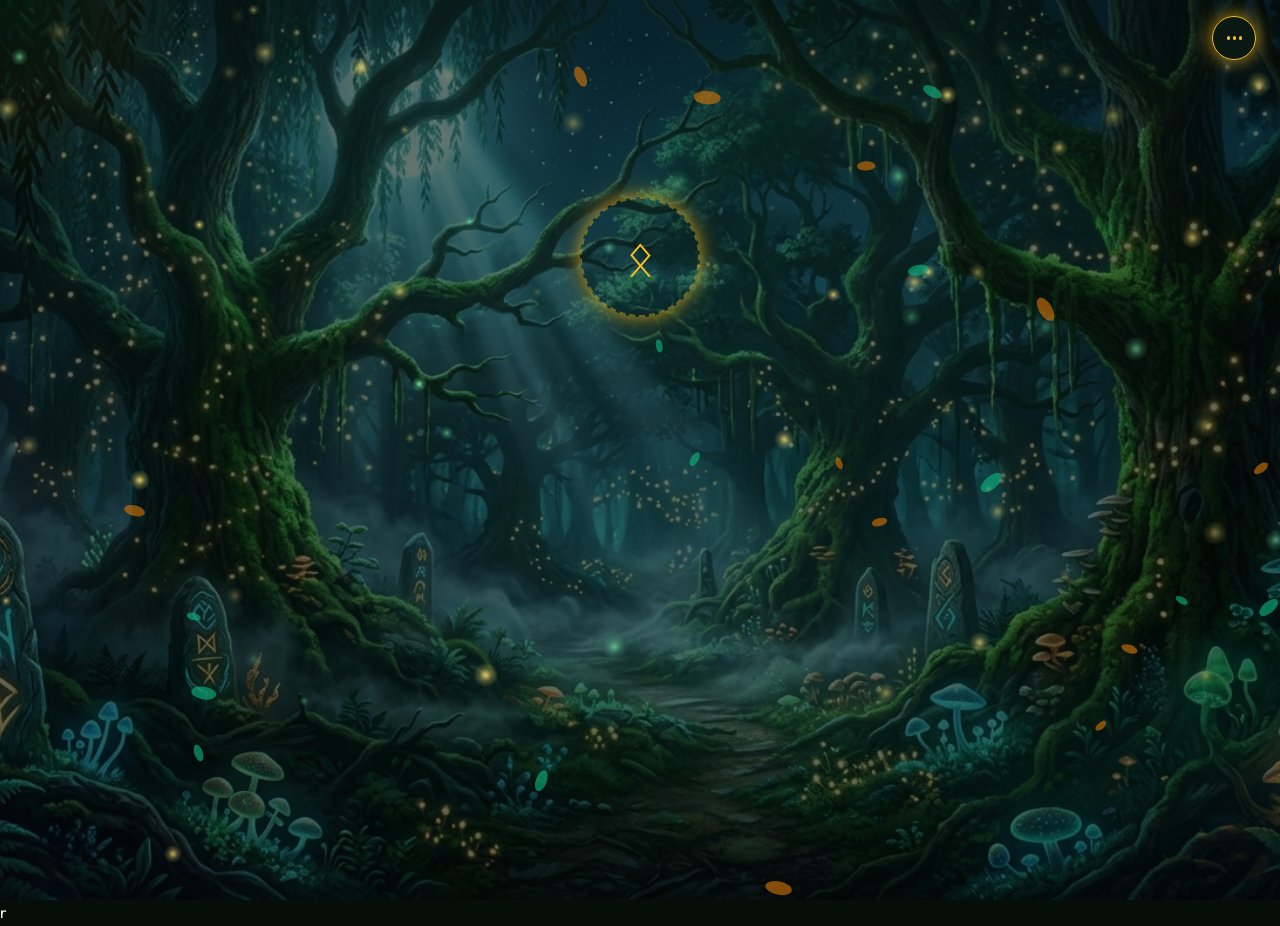
==== index.html @ d971ac4f "Add full interactive elven birthday site Add a complete interactive "El Bosque Encantado" birthday e" ====
<!DOCTYPE html>
<html lang="es">
<head>
    <meta charset="UTF-8">
    <meta name="viewport" content="width=device-width, initial-scale=1.0">
    <meta name="description" content="En algún lugar de un bosque encantado... Una experiencia de cumpleaños interactiva.">
    <title>🌿 El Bosque Encantado 🧝‍♀️</title>

    <link rel="preconnect" href="https://fonts.googleapis.com">
    <link rel="preconnect" href="https://fonts.gstatic.com" crossorigin>
    <link href="https://fonts.googleapis.com/css2?family=Cinzel+Decorative:wght@700&family=Cinzel:wght@500;700&family=Cormorant+Garamond:ital,wght@0,500;0,700;1,400;1,600&family=Great+Vibes&family=Outfit:wght@300;400;500;600;700&display=swap" rel="stylesheet">

    <link rel="stylesheet" href="css/main.css">
    <link rel="stylesheet" href="css/animations.css">
    <link rel="stylesheet" href="css/pages/intro.css">
    <link rel="stylesheet" href="css/responsive.css">
</head>
<body>

    <div class="forest-backdrop"></div>
    <canvas id="particles-canvas" class="ambient-canvas"></canvas>
    <div id="cursor-magic-light" class="cursor-light"></div>
    <div class="mystic-fog-layer"></div>

    <header class="hud-controls" aria-label="Controles">
        <div></div>
        <button id="music-toggle" class="music-toggle-btn" aria-label="Música mágica" title="Activar música">
            <div class="music-wave-bars">
                <span></span><span></span><span></span>
            </div>
        </button>
    </header>

    <main class="intro-page-container">
        <div class="intro-mystic-rune-circle" id="secret-intro-rune" title="Runa milenaria">ᛟ</div>

        <h1 class="intro-whisper-1">En algún lugar de un bosque encantado...</h1>
        <p class="intro-whisper-2">Una pequeña luz está esperando por ti.</p>

        <button class="btn-elven intro-cta-button" data-goto="pages/forest.html" data-transition="fade">
            ✨ COMENZAR LA AVENTURA
        </button>

        <!-- Flecha mágica en el sendero -->
        <div class="intro-path-arrow-wrapper" data-goto="pages/forest.html" data-transition="fade" title="Seguir el sendero hacia el bosque">
            <span class="path-arrow-label">Adentrarse en el sendero</span>
            <div class="path-glowing-arrow">
                <svg viewBox="0 0 24 24" width="32" height="32" fill="none" stroke="currentColor" stroke-width="2.5" stroke-linecap="round" stroke-linejoin="round">
                    <line x1="12" y1="5" x2="12" y2="19"></line>
                    <polyline points="19 12 12 19 5 12"></polyline>
                </svg>
            </div>
            <div class="arrow-stardust-trail"></div>
        </div>
    </main>

    <div id="toast-container" class="toast-container" aria-live="polite"></div>
r
    <script type="module">
        import { NavigationManager } from "./js/navigation.js";
        import { ForestParticleEngine } from "./js/components/particles.js";
        import { MusicManager } from "./js/components/music.js";
        import { CONFIG } from "./js/config.js";

        document.addEventListener("DOMContentLoaded", () => {
            new ForestParticleEngine("particles-canvas");
            new MusicManager(CONFIG);
            NavigationManager.initLinks();
        });
    </script>
</body>
</html>
---- css/main.css ----
/**
 * 🌿 ESTILOS PRINCIPALES & SISTEMA DE DISEÑO — CARTA ÉLFICA
 */

/* ==========================================================================
   Variables y Tokens de Diseño
   ========================================================================== */
:root {
    /* Paleta Visual Élfica */
    --color-bg-deep: #050e09;
    --color-bg-forest: #0b1a12;
    --color-bg-night: #060b14;
    --color-forest-emerald: #10b981;
    --color-forest-glow: #34d399;
    --color-forest-moss: #064e3b;
    
    --color-gold-magic: #fbbf24;
    --color-gold-bright: #fef08a;
    --color-gold-dark: #b45309;
    
    --color-parchment-bg: #fbf5e6;
    --color-parchment-text: #291809;
    --color-parchment-border: #d4b28c;
    
    --color-mystic-violet: #c084fc;
    --color-lunar-cyan: #67e8f9;
    --color-text-light: #f3f4f6;
    --color-text-muted: #9ca3af;

    /* Tipografía */
    --font-heading: 'Cinzel Decorative', 'Cinzel', serif;
    --font-subheading: 'Cormorant Garamond', serif;
    --font-script: 'Great Vibes', cursive;
    --font-body: 'Outfit', -apple-system, BlinkMacSystemFont, 'Segoe UI', Roboto, sans-serif;

    /* Sombras & Resplandores */
    --glow-gold: 0 0 15px rgba(251, 191, 36, 0.6), 0 0 30px rgba(251, 191, 36, 0.3);
    --glow-emerald: 0 0 15px rgba(16, 185, 129, 0.6), 0 0 35px rgba(16, 185, 129, 0.3);
    --glow-cyan: 0 0 15px rgba(103, 232, 249, 0.6), 0 0 30px rgba(103, 232, 249, 0.3);
    --shadow-parchment: 0 20px 50px rgba(0, 0, 0, 0.7), 0 0 30px rgba(212, 178, 140, 0.2);

    /* Transiciones */
    --transition-smooth: all 0.4s cubic-bezier(0.16, 1, 0.3, 1);
    --transition-bounce: all 0.5s cubic-bezier(0.34, 1.56, 0.64, 1);

    /* Z-Index */
    --z-bg: 0;
    --z-canvas: 10;
    --z-content: 20;
    --z-hud: 100;
    --z-guide: 200;
    --z-modal: 500;
    --z-sparks: 999;
}

/* ==========================================================================
   Reset y Estilos Base
   ========================================================================== */
*, *::before, *::after {
    box-sizing: border-box;
    margin: 0;
    padding: 0;
}

html {
    scroll-behavior: smooth;
    background-color: var(--color-bg-deep);
    color: var(--color-text-light);
    font-family: var(--font-body);
    font-size: 16px;
    line-height: 1.6;
    overflow-x: hidden;
}

body {
    min-height: 100vh;
    background: radial-gradient(circle at 50% 20%, #0d281e 0%, var(--color-bg-deep) 70%, var(--color-bg-night) 100%);
    background-attachment: fixed;
    color: var(--color-text-light);
    position: relative;
    overflow-x: hidden;
}

/* Fondo con imagen del bosque encantado */
.forest-backdrop {
    position: fixed;
    top: 0;
    left: 0;
    width: 100vw;
    height: 100vh;
    background-image: url('../assets/images/background/forest-bg.jpg');
    background-size: cover;
    background-position: center bottom;
    background-repeat: no-repeat;
    opacity: 0.38;
    z-index: var(--z-bg);
    pointer-events: none;
    transition: opacity 1s ease;
}

/* Canvas de partículas de fondo */
.ambient-canvas {
    position: fixed;
    top: 0;
    left: 0;
    width: 100vw;
    height: 100vh;
    z-index: var(--z-canvas);
    pointer-events: none;
}

/* Seguidor de iluminación del cursor */
.cursor-light {
    position: fixed;
    width: 400px;
    height: 400px;
    border-radius: 50%;
    background: radial-gradient(circle, rgba(16, 185, 129, 0.08) 0%, rgba(251, 191, 36, 0.04) 40%, transparent 70%);
    transform: translate(-50%, -50%);
    pointer-events: none;
    z-index: 15;
    transition: width 0.3s ease, height 0.3s ease;
}

/* Niebla ambiental animada */
.mystic-fog-layer {
    position: fixed;
    bottom: 0;
    left: 0;
    width: 200%;
    height: 35vh;
    background: radial-gradient(ellipse at center, rgba(16, 185, 129, 0.08) 0%, rgba(6, 78, 59, 0.04) 50%, transparent 80%);
    pointer-events: none;
    z-index: 5;
    animation: driftFog 25s infinite linear alternate;
}

/* ==========================================================================
   Contenedor Principal y Escenas Individuales
   ========================================================================== */
.experience-wrapper {
    position: relative;
    z-index: var(--z-content);
    width: 100%;
    max-width: 1100px;
    min-height: 100vh;
    margin: 0 auto;
    padding: 6rem 1.5rem 4rem;
    display: flex;
    flex-direction: column;
    justify-content: center;
    align-items: center;
}

.scene-section {
    position: relative;
    width: 100%;
    min-height: 75vh;
    display: flex;
    flex-direction: column;
    justify-content: center;
    align-items: center;
    text-align: center;
    padding: 1.5rem 0.5rem;
    opacity: 0;
    transform: translateY(20px) scale(0.98);
    transition: opacity 0.5s cubic-bezier(0.16, 1, 0.3, 1), transform 0.5s cubic-bezier(0.16, 1, 0.3, 1);
}

.scene-section.active-scene {
    opacity: 1;
    transform: translateY(0) scale(1);
}

.scene-section.leaving-scene {
    opacity: 0;
    transform: translateY(-20px) scale(0.96);
}

/* Navegación al pie de cada escena */
.scene-navigation-footer {
    display: flex;
    flex-wrap: wrap;
    align-items: center;
    justify-content: center;
    gap: 1.5rem;
    margin-top: 2.5rem;
    width: 100%;
}

.btn-nav-secondary {
    background: transparent;
    border: 1px solid rgba(251, 191, 36, 0.4);
    color: var(--color-forest-glow);
    font-family: var(--font-heading);
    font-size: 0.92rem;
    padding: 0.75rem 1.4rem;
    border-radius: 9999px;
    cursor: pointer;
    backdrop-filter: blur(6px);
    transition: var(--transition-smooth);
}

.btn-nav-secondary:hover {
    background: rgba(6, 78, 59, 0.4);
    border-color: var(--color-gold-magic);
    color: #ffffff;
    box-shadow: 0 0 15px rgba(251, 191, 36, 0.4);
}

/* Tipografía de Encabezados */
.section-title {
    font-family: var(--font-heading);
    font-size: clamp(1.8rem, 4vw, 2.8rem);
    color: var(--color-gold-magic);
    text-shadow: var(--glow-gold);
    margin-bottom: 0.6rem;
    letter-spacing: 2px;
}

.section-subtitle {
    font-family: var(--font-subheading);
    font-size: clamp(1.05rem, 2vw, 1.3rem);
    color: var(--color-forest-glow);
    max-width: 680px;
    margin: 0 auto 2rem;
    font-style: italic;
}

/* ==========================================================================
   Botones Élficos y Controles
   ========================================================================== */
.btn-elven {
    display: inline-flex;
    align-items: center;
    justify-content: center;
    gap: 0.75rem;
    padding: 0.9rem 2.2rem;
    font-family: var(--font-heading);
    font-size: 1.05rem;
    letter-spacing: 1.5px;
    color: #ffffff;
    background: linear-gradient(135deg, rgba(16, 185, 129, 0.3) 0%, rgba(6, 78, 59, 0.6) 100%);
    border: 1.5px solid var(--color-gold-magic);
    border-radius: 9999px;
    cursor: pointer;
    box-shadow: var(--glow-gold), inset 0 0 15px rgba(251, 191, 36, 0.2);
    backdrop-filter: blur(8px);
    transition: var(--transition-bounce);
    position: relative;
    overflow: hidden;
    user-select: none;
}

.btn-elven:hover {
    transform: translateY(-3px) scale(1.03);
    background: linear-gradient(135deg, rgba(16, 185, 129, 0.5) 0%, rgba(251, 191, 36, 0.3) 100%);
    box-shadow: 0 0 25px rgba(251, 191, 36, 0.8), 0 0 45px rgba(16, 185, 129, 0.5);
    border-color: var(--color-gold-bright);
}

.btn-elven:active {
    transform: translateY(1px) scale(0.98);
}

/* ==========================================================================
   HUD Flotante (Barra de Progreso, Secretos & Música)
   ========================================================================== */
.hud-controls {
    position: fixed;
    top: 1rem;
    left: 0;
    right: 0;
    padding: 0 1.5rem;
    display: flex;
    align-items: center;
    justify-content: space-between;
    z-index: var(--z-hud);
    pointer-events: none;
}

.hud-controls > * {
    pointer-events: auto;
}

/* Barra de Progreso Élfica */
.elven-progress-tracker {
    display: flex;
    align-items: center;
    gap: 0.5rem;
    background: rgba(11, 26, 18, 0.85);
    border: 1px solid rgba(251, 191, 36, 0.3);
    padding: 0.35rem 0.75rem;
    border-radius: 9999px;
    backdrop-filter: blur(10px);
    box-shadow: 0 4px 20px rgba(0, 0, 0, 0.6);
}

.progress-step-node {
    display: flex;
    align-items: center;
    gap: 0.3rem;
    background: transparent;
    border: none;
    color: var(--color-text-muted);
    font-family: var(--font-heading);
    font-size: 0.78rem;
    padding: 0.25rem 0.55rem;
    border-radius: 9999px;
    cursor: pointer;
    transition: var(--transition-smooth);
}

.progress-step-node.unlocked {
    color: var(--color-forest-glow);
}

.progress-step-node.active {
    background: rgba(16, 185, 129, 0.3);
    border: 1px solid var(--color-gold-magic);
    color: var(--color-gold-bright);
    box-shadow: 0 0 10px rgba(251, 191, 36, 0.5);
}

.progress-step-node.locked {
    opacity: 0.4;
    cursor: not-allowed;
}

.hud-right-actions {
    display: flex;
    align-items: center;
    gap: 0.8rem;
}

/* Botón de Música */
.music-toggle-btn {
    width: 44px;
    height: 44px;
    border-radius: 50%;
    background: rgba(11, 26, 18, 0.85);
    border: 1.5px solid var(--color-gold-magic);
    color: var(--color-gold-magic);
    display: flex;
    align-items: center;
    justify-content: center;
    cursor: pointer;
    backdrop-filter: blur(8px);
    box-shadow: var(--glow-gold);
    transition: var(--transition-bounce);
}

.music-toggle-btn:hover {
    transform: scale(1.1);
    box-shadow: 0 0 25px rgba(251, 191, 36, 0.8);
}

.music-toggle-btn.playing {
    border-color: var(--color-forest-emerald);
    color: var(--color-forest-glow);
    box-shadow: var(--glow-emerald);
}

.music-wave-bars {
    display: flex;
    align-items: center;
    gap: 3px;
    height: 16px;
}

.music-wave-bars span {
    width: 3px;
    height: 4px;
    background-color: currentColor;
    border-radius: 2px;
    transition: height 0.2s ease;
}

.music-toggle-btn.playing .music-wave-bars span:nth-child(1) { animation: waveBar 0.8s infinite ease-in-out alternate; }
.music-toggle-btn.playing .music-wave-bars span:nth-child(2) { animation: waveBar 0.6s infinite ease-in-out alternate 0.2s; }
.music-toggle-btn.playing .music-wave-bars span:nth-child(3) { animation: waveBar 0.9s infinite ease-in-out alternate 0.4s; }

/* Badge Contador de Secretos (Deshabilitado) */
.secrets-hud-badge {
    display: none !important;
}

/* ==========================================================================
   Toasts de Notificación Mágica (Deshabilitados)
   ========================================================================== */
.toast-container {
    display: none !important;
}

.magic-toast {
    display: flex;
    align-items: center;
    gap: 0.75rem;
    padding: 0.75rem 1.4rem;
    background: rgba(11, 26, 18, 0.92);
    border: 1px solid var(--color-gold-magic);
    border-radius: 9999px;
    color: #ffffff;
    font-size: 0.95rem;
    box-shadow: var(--glow-gold), 0 10px 30px rgba(0, 0, 0, 0.8);
    backdrop-filter: blur(12px);
    opacity: 0;
    transform: translateY(20px) scale(0.95);
    transition: all 0.35s cubic-bezier(0.16, 1, 0.3, 1);
}

.magic-toast.show {
    opacity: 1;
    transform: translateY(0) scale(1);
}

/* ==========================================================================
   Chispas y Partículas DOM
   ========================================================================== */
.magic-sparkle-dot {
    position: fixed;
    border-radius: 50%;
    pointer-events: none;
    z-index: var(--z-sparks);
    animation: flySpark 0.9s cubic-bezier(0.25, 1, 0.5, 1) forwards;
}

/* ==========================================================================
   Elfa Guía (Lyra)
   ========================================================================== */
.elf-guide-container {
    position: fixed;
    bottom: 1.5rem;
    left: 1.5rem;
    display: flex;
    align-items: flex-end;
    gap: 0.75rem;
    z-index: var(--z-guide);
    opacity: 0;
    transform: translateY(30px);
    pointer-events: none;
    transition: var(--transition-smooth);
}

.elf-guide-container.active {
    opacity: 1;
    transform: translateY(0);
    pointer-events: auto;
}

.elf-avatar-wrapper {
    width: 75px;
    height: 75px;
    border-radius: 50%;
    border: 2px solid var(--color-gold-magic);
    box-shadow: var(--glow-gold);
    overflow: hidden;
    cursor: pointer;
    background: radial-gradient(circle, #064e3b, #050e09);
    animation: floatGentle 4s ease-in-out infinite;
    transition: var(--transition-bounce);
}

.elf-avatar-wrapper:hover {
    transform: scale(1.12);
}

.elf-avatar-img {
    width: 100%;
    height: 100%;
    object-fit: cover;
}

.elf-dialogue-bubble {
    background: rgba(11, 26, 18, 0.92);
    border: 1px solid var(--color-gold-magic);
    border-radius: 18px 18px 18px 4px;
    padding: 0.75rem 1.1rem;
    max-width: 250px;
    font-size: 0.88rem;
    color: var(--color-parchment-bg);
    box-shadow: 0 10px 25px rgba(0, 0, 0, 0.6), var(--glow-gold);
    backdrop-filter: blur(10px);
    opacity: 0;
    transform: scale(0.9);
    transition: var(--transition-smooth);
    pointer-events: none;
}

.elf-dialogue-bubble.visible {
    opacity: 1;
    transform: scale(1);
    pointer-events: auto;
}
---- css/animations.css ----
/**
 * ✨ ANIMACIONES KEYFRAMES & EFECTOS MÁGICOS
 */

/* Desplazamiento de niebla */
@keyframes driftFog {
    0% { transform: translateX(0) scaleY(1); }
    50% { transform: translateX(-25%) scaleY(1.1); }
    100% { transform: translateX(-50%) scaleY(1); }
}

/* Levitación suave */
@keyframes floatGentle {
    0%, 100% { transform: translateY(0px) rotate(0deg); }
    50% { transform: translateY(-8px) rotate(1deg); }
}

/* Pulso dorado */
@keyframes goldPulse {
    0%, 100% {
        box-shadow: 0 0 15px rgba(251, 191, 36, 0.4), 0 0 30px rgba(251, 191, 36, 0.2);
    }
    50% {
        box-shadow: 0 0 25px rgba(251, 191, 36, 0.9), 0 0 50px rgba(251, 191, 36, 0.5);
    }
}

/* Pulso esmeralda */
@keyframes emeraldPulse {
    0%, 100% {
        box-shadow: 0 0 15px rgba(16, 185, 129, 0.4);
    }
    50% {
        box-shadow: 0 0 30px rgba(16, 185, 129, 0.8), 0 0 50px rgba(52, 211, 153, 0.4);
    }
}

/* Vuelo de chispas mágicas */
@keyframes flySpark {
    0% {
        transform: translate(0, 0) scale(1);
        opacity: 1;
    }
    100% {
        transform: translate(var(--tx, 30px), var(--ty, 30px)) scale(0);
        opacity: 0;
    }
}

/* Barras del ecualizador de audio */
@keyframes waveBar {
    0% { height: 4px; }
    100% { height: 16px; }
}

/* Giro alegre de la elfa guía */
@keyframes spinJoy {
    0% { transform: scale(1) rotate(0deg); }
    50% { transform: scale(1.25) rotate(180deg); }
    100% { transform: scale(1) rotate(360deg); }
}

/* Parpadeo de llama de vela */
@keyframes candleFlameFlicker {
    0%, 100% {
        transform: scale(1) skewX(0deg);
        filter: drop-shadow(0 0 10px rgba(251, 191, 36, 0.9));
    }
    25% {
        transform: scale(1.05, 0.95) skewX(-2deg);
        filter: drop-shadow(0 0 14px rgba(251, 191, 36, 1));
    }
    50% {
        transform: scale(0.95, 1.08) skewX(3deg);
        filter: drop-shadow(0 0 8px rgba(245, 158, 11, 0.8));
    }
    75% {
        transform: scale(1.02, 0.98) skewX(-1deg);
        filter: drop-shadow(0 0 12px rgba(251, 191, 36, 0.95));
    }
}

/* Humo etéreo al apagar la vela */
@keyframes smokeRiseAnim {
    0% {
        transform: translateY(0) scale(0.6);
        opacity: 0.8;
    }
    50% {
        opacity: 0.5;
    }
    100% {
        transform: translateY(-50px) scale(2.2);
        opacity: 0;
    }
}

/* Vuelo de mariposa */
@keyframes butterflyFlight {
    0% {
        transform: translate(0, 0) rotate(0deg);
    }
    25% {
        transform: translate(80px, -60px) rotate(15deg);
    }
    50% {
        transform: translate(160px, 20px) rotate(-10deg);
    }
    75% {
        transform: translate(240px, -80px) rotate(20deg);
    }
    100% {
        transform: translate(320px, -120px) rotate(0deg);
        opacity: 0;
    }
}

/* Resonancia de cristal */
@keyframes crystalResonanceAnim {
    0%, 100% {
        transform: scale(1);
        filter: drop-shadow(0 0 10px var(--color-lunar-cyan));
    }
    50% {
        transform: scale(1.15);
        filter: drop-shadow(0 0 30px var(--color-lunar-cyan)) drop-shadow(0 0 50px #ffffff);
    }
}

/* Ascenso de faroles élficos flotantes */
@keyframes lanternFloatUp {
    0% {
        transform: translateY(0) translateX(0);
        opacity: 0;
    }
    10% {
        opacity: 0.95;
    }
    90% {
        opacity: 0.85;
    }
    100% {
        transform: translateY(-110vh) translateX(var(--sway-offset, 30px));
        opacity: 0;
    }
}

/* Resplandor lunar global */
body.lunar-eclipse-glow .forest-backdrop {
    filter: hue-rotate(180deg) brightness(1.4) contrast(1.1);
    transition: filter 1.5s ease;
}

/* Entrada al bosque */
body.entering-forest .forest-backdrop {
    transform: scale(1.08);
    opacity: 0.5;
    transition: transform 2s cubic-bezier(0.16, 1, 0.3, 1), opacity 2s ease;
}
---- css/pages/intro.css ----
/**
 * 🌌 Estilos para index.html (La Entrada)
 */

.intro-page-container {
    min-height: 100vh;
    display: flex;
    flex-direction: column;
    justify-content: center;
    align-items: center;
    text-align: center;
    padding: 2rem;
    position: relative;
    z-index: 20;
}

.intro-stars-backdrop {
    position: absolute;
    top: 0;
    left: 0;
    width: 100%;
    height: 100%;
    background: radial-gradient(circle at center, rgba(13, 40, 30, 0.6) 0%, rgba(5, 14, 9, 0.95) 100%);
    pointer-events: none;
}

.intro-mystic-rune-circle {
    width: 120px;
    height: 120px;
    border-radius: 50%;
    border: 2px dashed rgba(251, 191, 36, 0.4);
    display: flex;
    align-items: center;
    justify-content: center;
    font-size: 3rem;
    color: var(--color-gold-magic);
    box-shadow: var(--glow-gold);
    margin-bottom: 2rem;
    animation: floatGentle 5s ease-in-out infinite, spinJoy 60s linear infinite;
    cursor: pointer;
}

.intro-whisper-1 {
    font-family: var(--font-heading);
    font-size: clamp(1.5rem, 3.5vw, 2.5rem);
    color: var(--color-gold-magic);
    text-shadow: var(--glow-gold);
    margin-bottom: 1.2rem;
    opacity: 0;
    transform: translateY(20px);
    animation: fadeInUp 1.2s cubic-bezier(0.16, 1, 0.3, 1) 0.5s forwards;
}

.intro-whisper-2 {
    font-family: var(--font-subheading);
    font-size: clamp(1.2rem, 2.5vw, 1.8rem);
    color: var(--color-forest-glow);
    font-style: italic;
    margin-bottom: 2.5rem;
    opacity: 0;
    transform: translateY(20px);
    animation: fadeInUp 1.2s cubic-bezier(0.16, 1, 0.3, 1) 2s forwards;
}

.intro-cta-button {
    opacity: 0;
    transform: scale(0.9);
    animation: fadeInUp 1s cubic-bezier(0.34, 1.56, 0.64, 1) 3.5s forwards;
    font-size: 1.15rem;
    padding: 1.1rem 2.8rem;
    margin-bottom: 2rem;
}

/* ==========================================================================
   Flecha Mágica en el Sendero
   ========================================================================== */
.intro-path-arrow-wrapper {
    display: flex;
    flex-direction: column;
    align-items: center;
    gap: 0.5rem;
    cursor: pointer;
    opacity: 0;
    animation: fadeInUp 1s cubic-bezier(0.16, 1, 0.3, 1) 4.2s forwards;
    transition: transform 0.3s ease;
    user-select: none;
}

.intro-path-arrow-wrapper:hover {
    transform: translateY(4px);
}

.path-arrow-label {
    font-family: var(--font-subheading);
    font-size: 1rem;
    color: var(--color-forest-glow);
    font-style: italic;
    letter-spacing: 1px;
    text-shadow: 0 0 10px rgba(16, 185, 129, 0.5);
    transition: color 0.3s ease;
}

.intro-path-arrow-wrapper:hover .path-arrow-label {
    color: var(--color-gold-bright);
}

.path-glowing-arrow {
    width: 48px;
    height: 48px;
    border-radius: 50%;
    background: rgba(11, 26, 18, 0.85);
    border: 1.5px solid var(--color-gold-magic);
    display: flex;
    align-items: center;
    justify-content: center;
    color: var(--color-gold-magic);
    box-shadow: var(--glow-gold), inset 0 0 12px rgba(251, 191, 36, 0.2);
    animation: bounceArrow 2s infinite ease-in-out;
    backdrop-filter: blur(8px);
    transition: all 0.3s ease;
}

.intro-path-arrow-wrapper:hover .path-glowing-arrow {
    background: rgba(16, 185, 129, 0.4);
    border-color: var(--color-gold-bright);
    color: #ffffff;
    box-shadow: 0 0 25px rgba(251, 191, 36, 0.9), 0 0 40px rgba(16, 185, 129, 0.6);
}

@keyframes bounceArrow {
    0%, 100% {
        transform: translateY(0);
        box-shadow: 0 0 15px rgba(251, 191, 36, 0.6);
    }
    50% {
        transform: translateY(8px);
        box-shadow: 0 0 25px rgba(251, 191, 36, 0.9), 0 0 40px rgba(16, 185, 129, 0.5);
    }
}
---- css/responsive.css ----
/**
 * 📱 RESPONSIVE & ADAPTABILIDAD MULTIDISPOSITIVO
 */

/* ==========================================================================
   Tablets y Pantallas Medianas (<= 1024px)
   ========================================================================== */
@media (max-width: 1024px) {
    .experience-wrapper {
        padding: 5rem 1.2rem 3rem;
    }

    .gallery-grid-container {
        grid-template-columns: repeat(2, 1fr);
        gap: 1.5rem;
    }

    .secrets-interactive-arena {
        height: 340px;
    }
}

/* ==========================================================================
   Tablets Pequeñas y Móviles Grandes (<= 768px)
   ========================================================================== */
@media (max-width: 768px) {
    .experience-wrapper {
        padding: 4.5rem 1rem 3rem;
    }

    .scene-section {
        min-height: auto;
        padding: 1rem 0.2rem;
    }

    /* HUD en móviles */
    .hud-controls {
        top: 0.6rem;
        padding: 0 0.8rem;
    }

    .elven-progress-tracker {
        max-width: 60%;
        overflow-x: auto;
        gap: 0.25rem;
        padding: 0.25rem 0.5rem;
        -webkit-overflow-scrolling: touch;
    }

    .progress-step-node .step-name {
        display: none;
    }

    .progress-step-node {
        padding: 0.3rem 0.5rem;
        font-size: 1rem;
    }

    .music-toggle-btn {
        width: 38px;
        height: 38px;
    }

    .secrets-hud-badge {
        padding: 0.35rem 0.65rem;
        font-size: 0.74rem;
    }

    /* Elfa Guía en móviles */
    .elf-guide-container {
        bottom: 0.8rem;
        left: 0.8rem;
    }

    .elf-avatar-wrapper {
        width: 55px;
        height: 55px;
    }

    .elf-dialogue-bubble {
        max-width: 180px;
        font-size: 0.76rem;
        padding: 0.5rem 0.75rem;
    }

    /* Puerta Élfica */
    .gate-portal-container {
        padding: 1.8rem 1rem;
        border-radius: 28px;
    }

    .elven-gate-arch {
        width: 160px;
        height: 210px;
    }

    .runes-grid {
        grid-template-columns: repeat(2, 1fr);
        gap: 0.8rem;
    }

    .magic-rune-stone {
        padding: 0.8rem 0.4rem;
    }

    .rune-symbol {
        font-size: 1.7rem;
    }

    /* Pergamino */
    .letter-desk-wrapper {
        padding: 2rem 1rem;
        border-radius: 20px;
    }

    .parchment-scroll {
        padding: 1.8rem 1rem;
    }

    .desk-decorations {
        top: 0.8rem;
        right: 1rem;
        gap: 0.6rem;
    }

    .letter-controls {
        flex-direction: column;
        gap: 1.2rem;
    }

    .chapter-dots-list {
        order: 2;
    }

    /* Galería */
    .gallery-grid-container {
        grid-template-columns: 1fr;
    }

    .modal-photo-img-wrapper {
        height: 220px;
    }

    /* Arena de Secretos */
    .secrets-interactive-arena {
        height: 290px;
    }

    .secret-item-rune {
        bottom: 12px;
        left: 12px;
        font-size: 1.7rem;
    }

    .secret-item-crystal {
        font-size: 2rem;
    }

    .secret-item-flower {
        bottom: 12px;
        right: 12px;
        font-size: 1.9rem;
    }

    /* Torta */
    .cake-tier-top { width: 140px; height: 55px; }
    .cake-tier-bottom { width: 210px; height: 75px; }
    .cake-plate { width: 250px; height: 18px; }
    .cake-candles-row { top: -38px; gap: 1.2rem; }
    .cake-candle { width: 10px; height: 35px; }
    .candle-flame { width: 13px; height: 20px; top: -20px; }

    /* Navegación al pie */
    .scene-navigation-footer {
        gap: 0.8rem;
        margin-top: 1.8rem;
    }

    .btn-nav-secondary {
        font-size: 0.82rem;
        padding: 0.6rem 1rem;
    }
}

/* ==========================================================================
   Móviles Compactos (<= 375px / 320px)
   ========================================================================== */
@media (max-width: 375px) {
    .section-title {
        font-size: 1.55rem;
    }

    .section-subtitle {
        font-size: 0.92rem;
    }

    .btn-elven {
        padding: 0.75rem 1.4rem;
        font-size: 0.88rem;
    }

    .intro-moon-wrapper {
        width: 95px;
        height: 95px;
    }

    .magic-modal-card {
        padding: 1.4rem 0.9rem;
    }
}

/* ==========================================================================
   Accesibilidad: Reducción de Movimiento
   ========================================================================== */
@media (prefers-reduced-motion: reduce) {
    *, *::before, *::after {
        animation-duration: 0.01ms !important;
        animation-iteration-count: 1 !important;
        transition-duration: 0.01ms !important;
        scroll-behavior: auto !important;
    }

    .ambient-canvas {
        display: none;
    }
}
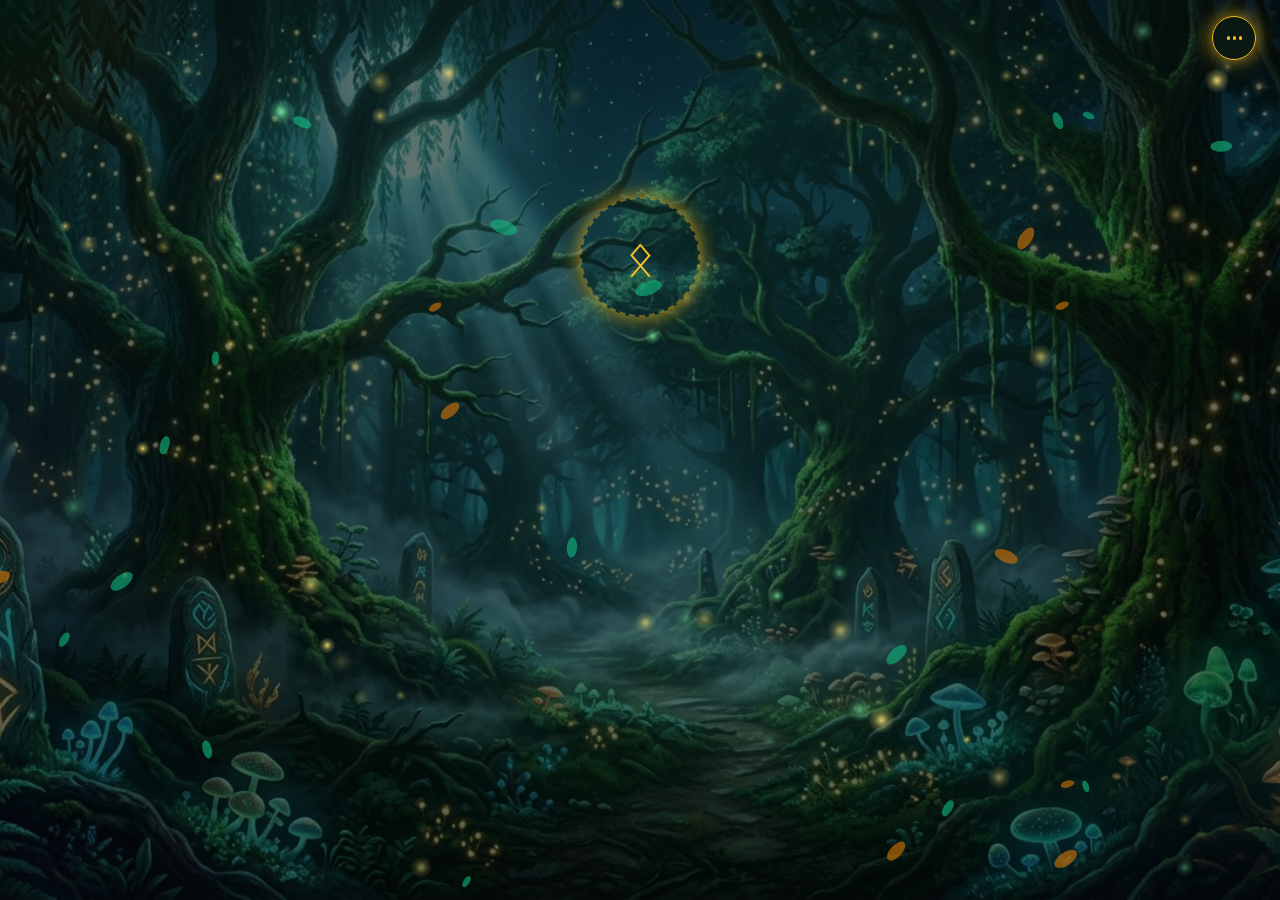
==== commit b519925f: "Add letter postscript and test nav tools This change adds a playful postscript to the final letter a" ====
--- a/index.html
+++ b/index.html
@@ -55,7 +55,7 @@
     </main>
 
     <div id="toast-container" class="toast-container" aria-live="polite"></div>
-r
+
     <script type="module">
         import { NavigationManager } from "./js/navigation.js";
         import { ForestParticleEngine } from "./js/components/particles.js";
